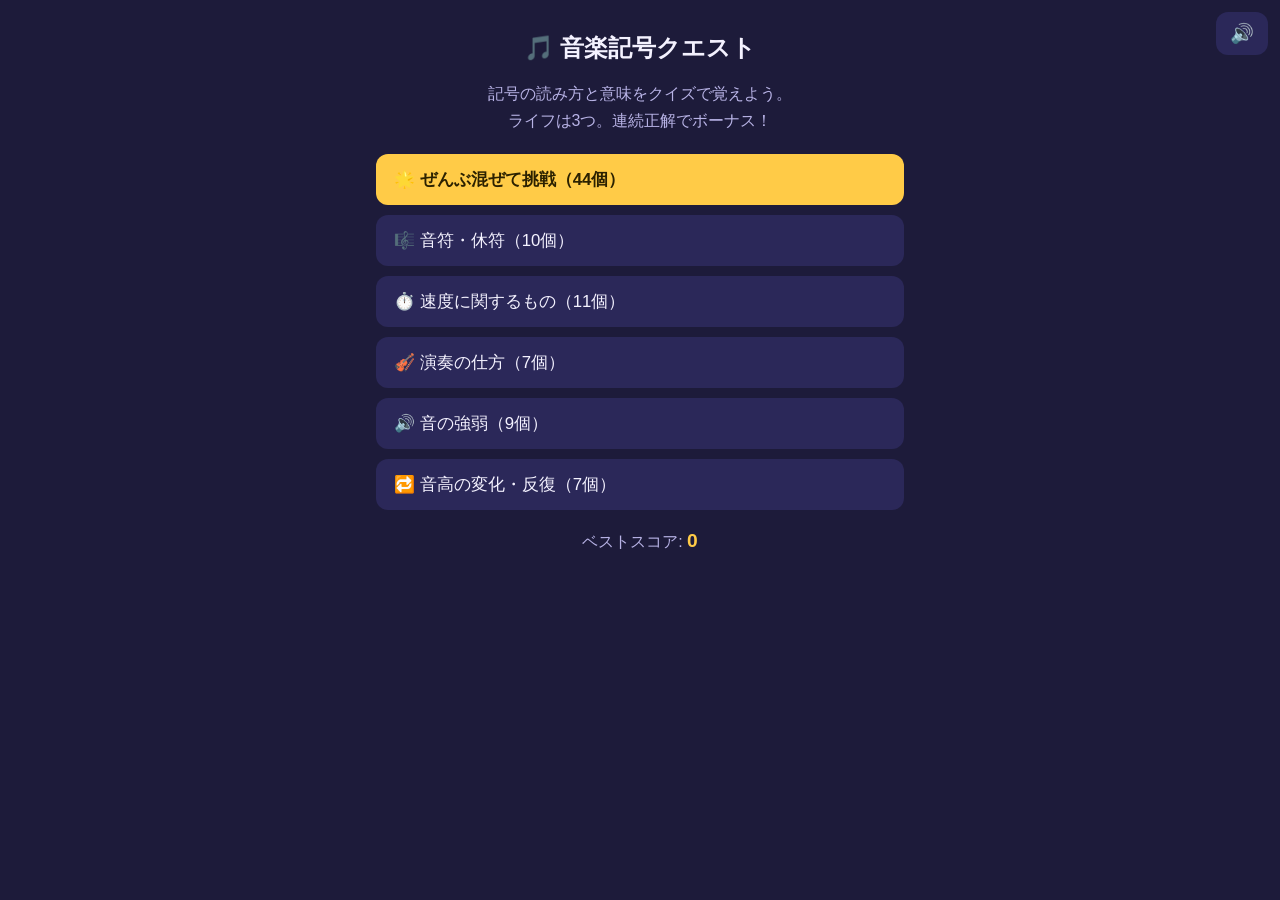
==== index.html @ 769edf61 "ver1 deploy" ====
<!doctype html>
<html lang="ja">
<head>
  <meta charset="utf-8">
  <meta name="viewport" content="width=device-width, initial-scale=1">
  <title>音楽記号クエスト</title>
  <link rel="stylesheet" href="style.css">
</head>
<body>
  <main id="app">
    <section id="screen-start" class="screen">
      <h1>🎵 音楽記号クエスト</h1>
      <p class="lead">記号の読み方と意味をクイズで覚えよう。<br>ライフは3つ。連続正解でボーナス！</p>
      <div id="categories" class="categories"></div>
      <p class="best">ベストスコア: <strong id="best-score">0</strong></p>
    </section>

    <section id="screen-play" class="screen" hidden>
      <div class="status">
        <span id="st-progress"></span>
        <span id="st-lives" aria-label="ライフ"></span>
        <span id="st-score"></span>
        <span id="st-combo"></span>
      </div>
      <div class="question">
        <div id="q-label" class="q-label"></div>
        <div id="q-main" class="q-main"></div>
        <div id="q-sub" class="q-sub"></div>
      </div>
      <div id="choices" class="choices"></div>
      <div id="feedback" class="feedback" hidden>
        <p id="fb-text"></p>
        <p id="fb-detail"></p>
        <button id="btn-next" type="button">次へ ▶</button>
      </div>
    </section>

    <section id="screen-result" class="screen" hidden>
      <h2 id="rs-title"></h2>
      <div id="rs-rank" class="rank"></div>
      <p id="rs-detail"></p>
      <p id="rs-new" class="new-record" hidden>🎉 ベストスコア更新！</p>
      <button id="btn-retry" type="button">もう一度</button>
      <button id="btn-menu" type="button" class="secondary">メニューへ</button>
    </section>
  </main>
  <script src="src/symbols.js"></script>
  <script src="src/glyphs.js"></script>
  <button id="btn-sound" type="button" class="sound-toggle" aria-pressed="false" aria-label="効果音">🔊</button>
  <script src="src/game.js"></script>
  <script src="src/sound.js"></script>
  <script src="src/app.js"></script>
</body>
</html>
---- style.css ----
:root {
  --bg: #1d1b3a;
  --panel: #2b2859;
  --text: #f4f2ff;
  --muted: #b8b3e6;
  --accent: #ffcb47;
  --good: #3ecf8e;
  --bad: #ff6b81;
}
* { box-sizing: border-box; }
body {
  margin: 0;
  min-height: 100vh;
  background: var(--bg);
  color: var(--text);
  font-family: "Segoe UI", "Hiragino Sans", "Yu Gothic UI", sans-serif;
  display: flex;
  justify-content: center;
}
#app { width: 100%; max-width: 560px; padding: 24px 16px 48px; }
[hidden] { display: none !important; }
h1, h2 { text-align: center; margin: 8px 0 12px; }
.lead { text-align: center; color: var(--muted); line-height: 1.7; }
.best { text-align: center; color: var(--muted); }
.best strong { color: var(--accent); font-size: 1.2em; }

button {
  font: inherit;
  color: var(--text);
  background: var(--panel);
  border: 2px solid transparent;
  border-radius: 12px;
  padding: 12px 16px;
  cursor: pointer;
}
button:hover:not(:disabled) { border-color: var(--accent); }
button:focus-visible { outline: 3px solid var(--accent); outline-offset: 2px; }
button:disabled { cursor: default; }

.categories { display: grid; gap: 10px; margin: 20px 0; }
.categories button { text-align: left; font-size: 1.05em; }
.categories button.all { background: var(--accent); color: #2b2100; font-weight: bold; }

.status {
  display: flex; justify-content: space-between; gap: 8px;
  color: var(--muted); font-size: .95em; margin-bottom: 12px;
}
#st-combo { color: var(--accent); min-width: 5em; text-align: right; }

.question {
  background: var(--panel);
  border-radius: 16px;
  padding: 20px 12px;
  text-align: center;
  margin-bottom: 16px;
}
.q-label { color: var(--muted); font-size: .9em; margin-bottom: 8px; }
.q-main {
  font-size: 3rem; min-height: 4rem; line-height: 1.3;
  font-family: "Segoe UI Symbol", "Noto Music", "Bravura", "Times New Roman", serif;
  font-style: normal; overflow-wrap: anywhere;
}
.q-main.text-size { font-size: 1.7rem; }
svg.sym { height: 1.6em; width: auto; vertical-align: middle; overflow: visible; }
.fb-glyph svg.sym { height: 2.4em; }
.choices.glyph button { display: flex; justify-content: center; align-items: center; min-height: 5rem; }
.q-sub { color: var(--muted); }

.choices { display: grid; gap: 10px; grid-template-columns: 1fr; }
.choices.glyph { grid-template-columns: 1fr 1fr; }
.choices button { text-align: left; font-size: 1.05em; }
.choices.glyph button {
  text-align: center; font-size: 2rem;
  font-family: "Segoe UI Symbol", "Noto Music", "Bravura", "Times New Roman", serif;
}
.choices button .key { color: var(--muted); margin-right: 8px; font-size: .85em; }
.choices button.correct { background: var(--good); color: #05261a; }
.choices button.wrong { background: var(--bad); color: #35000b; }

.feedback { margin-top: 16px; text-align: center; }
.feedback p { margin: 6px 0; }
#fb-text { font-size: 1.3em; font-weight: bold; }
#fb-text.ok { color: var(--good); }
#fb-text.ng { color: var(--bad); }
#btn-next, #btn-retry { background: var(--accent); color: #2b2100; font-weight: bold; margin-top: 8px; }
.secondary { margin-left: 8px; }

#screen-result { text-align: center; }
.rank { font-size: 6rem; font-weight: bold; color: var(--accent); line-height: 1.1; }
.new-record { color: var(--accent); font-weight: bold; }

.sound-toggle { position: fixed; top: 12px; right: 12px; padding: 8px 12px; font-size: 1.2em; }

@keyframes pop { 0% { transform: scale(.9); } 100% { transform: scale(1); } }
.question { animation: pop .2s ease-out; }
@media (prefers-reduced-motion: reduce) { .question { animation: none; } }
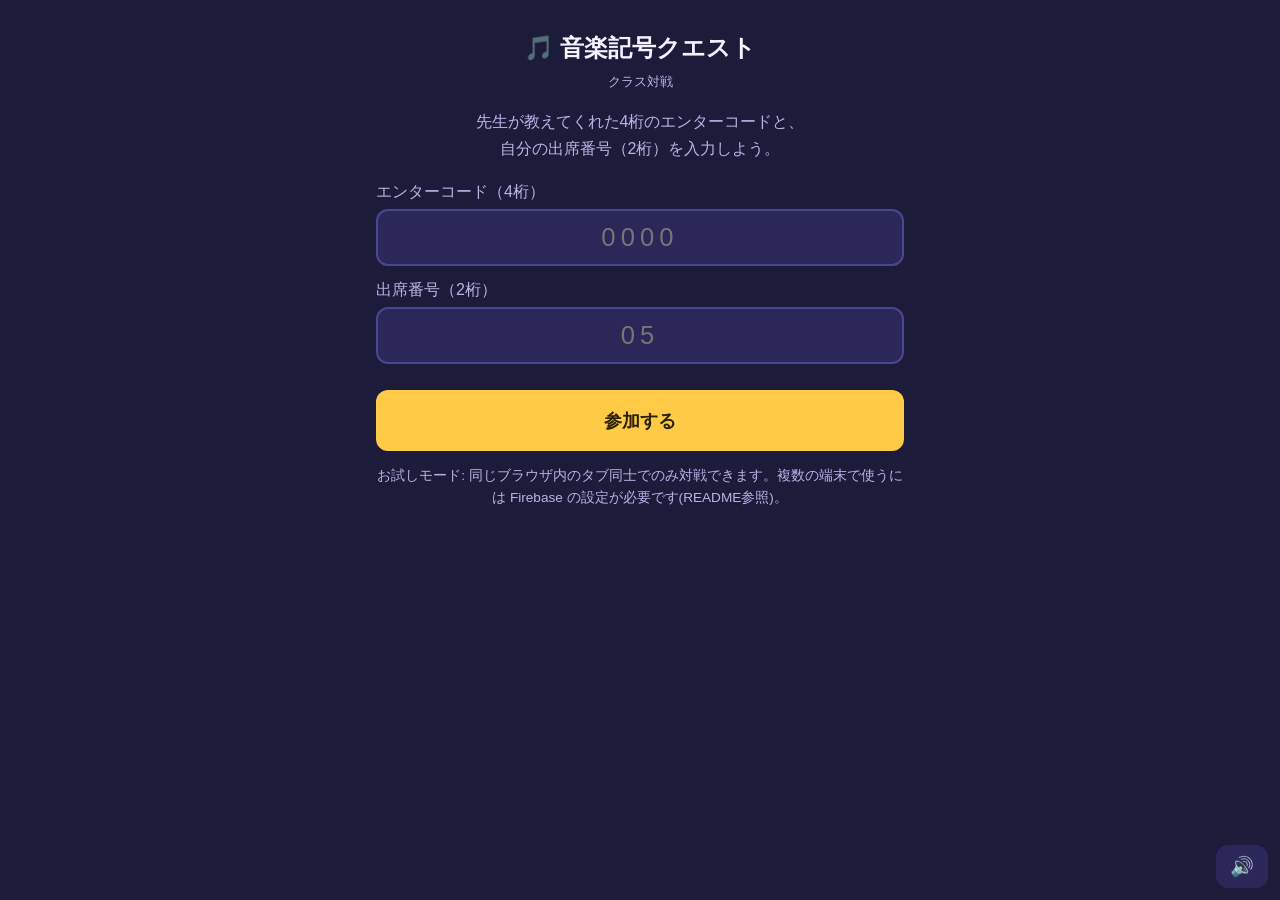
==== commit 0eff0090: "クラス対戦型に作り直し(先生用/生徒用画面・Firebase共有) - 4桁のエンターコードと2桁の出席番号で参加、全員同時に1問10秒で出題 - 正解1000点+残り時間ボーナス。同点は合計回答時間" ====
--- a/index.html
+++ b/index.html
@@ -3,25 +3,45 @@
 <head>
   <meta charset="utf-8">
   <meta name="viewport" content="width=device-width, initial-scale=1">
-  <title>音楽記号クエスト</title>
+  <title>音楽記号クエスト 対戦</title>
   <link rel="stylesheet" href="style.css">
 </head>
 <body>
+  <canvas id="confetti" aria-hidden="true"></canvas>
   <main id="app">
-    <section id="screen-start" class="screen">
-      <h1>🎵 音楽記号クエスト</h1>
-      <p class="lead">記号の読み方と意味をクイズで覚えよう。<br>ライフは3つ。連続正解でボーナス！</p>
-      <div id="categories" class="categories"></div>
-      <p class="best">ベストスコア: <strong id="best-score">0</strong></p>
+    <!-- 参加: エンターコードと出席番号 -->
+    <section id="screen-home" class="screen">
+      <h1>🎵 音楽記号クエスト<br><small>クラス対戦</small></h1>
+      <p class="lead">先生が教えてくれた4桁のエンターコードと、<br>自分の出席番号（2桁）を入力しよう。</p>
+      <form id="entry-form" class="entry-form" autocomplete="off">
+        <label>エンターコード（4桁）
+          <input id="in-code" inputmode="numeric" maxlength="4" placeholder="0000" required>
+        </label>
+        <label>出席番号（2桁）
+          <input id="in-number" inputmode="numeric" maxlength="2" placeholder="05" required>
+        </label>
+        <p id="entry-error" class="error" role="alert" hidden></p>
+        <button type="submit" class="primary">参加する</button>
+      </form>
+      <p class="mode-note" id="mode-note" hidden></p>
     </section>
 
+    <!-- 待機 / カウントダウン / 終了後の待機 -->
+    <section id="screen-wait" class="screen" hidden>
+      <h2 id="wait-title"></h2>
+      <p id="wait-text" class="lead"></p>
+      <div id="wait-count" class="count" hidden></div>
+    </section>
+
+    <!-- 出題 -->
     <section id="screen-play" class="screen" hidden>
       <div class="status">
         <span id="st-progress"></span>
-        <span id="st-lives" aria-label="ライフ"></span>
+        <span id="st-me"></span>
         <span id="st-score"></span>
-        <span id="st-combo"></span>
       </div>
+      <div class="timer" aria-hidden="true"><div id="timer-bar" class="timer-bar"></div></div>
+      <div id="timer-text" class="timer-text" aria-live="off"></div>
       <div class="question">
         <div id="q-label" class="q-label"></div>
         <div id="q-main" class="q-main"></div>
@@ -30,25 +50,45 @@
       <div id="choices" class="choices"></div>
       <div id="feedback" class="feedback" hidden>
         <p id="fb-text"></p>
-        <p id="fb-detail"></p>
-        <button id="btn-next" type="button">次へ ▶</button>
+        <div class="answer-box">
+          <span class="answer-label">正解</span>
+          <div id="fb-answer" class="answer-main"></div>
+          <div id="fb-note" class="answer-note"></div>
+        </div>
       </div>
     </section>
 
+    <!-- 結果発表 -->
     <section id="screen-result" class="screen" hidden>
-      <h2 id="rs-title"></h2>
-      <div id="rs-rank" class="rank"></div>
-      <p id="rs-detail"></p>
-      <p id="rs-new" class="new-record" hidden>🎉 ベストスコア更新！</p>
-      <button id="btn-retry" type="button">もう一度</button>
-      <button id="btn-menu" type="button" class="secondary">メニューへ</button>
+      <h2>🏆 結果発表</h2>
+      <div id="rs-me" class="me-card" hidden></div>
+      <div id="rs-drum" class="drum" hidden>結果発表…</div>
+      <div id="rs-podium" class="podium" hidden></div>
+      <div id="rs-top10" hidden>
+        <h3>上位10人</h3>
+        <ol id="rs-list" class="rank-list"></ol>
+        <p id="rs-me-row" class="rank-me-row" hidden></p>
+      </div>
+      <div id="rs-review" class="review" hidden>
+        <h3 id="rv-title"></h3>
+        <ol id="rv-list" class="review-list"></ol>
+      </div>
+      <button id="btn-home" type="button" class="link" hidden>はじめにもどる</button>
     </section>
   </main>
+
+  <button id="btn-sound" type="button" class="sound-toggle" aria-pressed="false" aria-label="効果音">🔊</button>
+
+  <script src="src/firebase-config.js"></script>
   <script src="src/symbols.js"></script>
   <script src="src/glyphs.js"></script>
-  <button id="btn-sound" type="button" class="sound-toggle" aria-pressed="false" aria-label="効果音">🔊</button>
   <script src="src/game.js"></script>
+  <script src="src/battle.js"></script>
+  <script src="src/store.js"></script>
   <script src="src/sound.js"></script>
-  <script src="src/app.js"></script>
+  <script src="src/confetti.js"></script>
+  <script src="src/common.js"></script>
+  <script src="src/results.js"></script>
+  <script src="src/student.js"></script>
 </body>
 </html>
--- a/style.css
+++ b/style.css
@@ -6,6 +6,9 @@
   --accent: #ffcb47;
   --good: #3ecf8e;
   --bad: #ff6b81;
+  --gold: #ffcb47;
+  --silver: #d6dbe6;
+  --bronze: #e29a5b;
 }
 * { box-sizing: border-box; }
 body {
@@ -19,10 +22,13 @@
 }
 #app { width: 100%; max-width: 560px; padding: 24px 16px 48px; }
 [hidden] { display: none !important; }
-h1, h2 { text-align: center; margin: 8px 0 12px; }
+h1, h2, h3 { text-align: center; margin: 8px 0 12px; }
+h1 small { color: var(--muted); font-size: .55em; font-weight: normal; }
 .lead { text-align: center; color: var(--muted); line-height: 1.7; }
-.best { text-align: center; color: var(--muted); }
-.best strong { color: var(--accent); font-size: 1.2em; }
+.muted { color: var(--muted); }
+.center { text-align: center; }
+.error { color: var(--bad); text-align: center; font-weight: bold; margin: 8px 0; }
+.mode-note { color: var(--muted); font-size: .85em; text-align: center; line-height: 1.6; }
 
 button {
   font: inherit;
@@ -34,18 +40,45 @@
   cursor: pointer;
 }
 button:hover:not(:disabled) { border-color: var(--accent); }
-button:focus-visible { outline: 3px solid var(--accent); outline-offset: 2px; }
-button:disabled { cursor: default; }
-
-.categories { display: grid; gap: 10px; margin: 20px 0; }
-.categories button { text-align: left; font-size: 1.05em; }
-.categories button.all { background: var(--accent); color: #2b2100; font-weight: bold; }
-
+button:focus-visible, input:focus-visible, select:focus-visible { outline: 3px solid var(--accent); outline-offset: 2px; }
+button:disabled { cursor: default; opacity: .6; }
+button.primary {
+  display: block; width: 100%; margin-top: 12px; padding: 16px;
+  background: var(--accent); color: #2b2100; font-weight: bold; font-size: 1.15em;
+}
+button.link { display: block; margin: 16px auto 0; background: none; color: var(--muted); text-decoration: underline; }
+
+.entry-form { display: grid; gap: 14px; margin: 20px 0 8px; }
+.entry-form label, label.block { display: grid; gap: 6px; color: var(--muted); }
+input, select {
+  font: inherit; font-size: 1.6rem; letter-spacing: .2em; text-align: center;
+  color: var(--text); background: var(--panel);
+  border: 2px solid #4a4691; border-radius: 12px; padding: 12px;
+}
+select { font-size: 1.1rem; letter-spacing: 0; text-align: left; }
+
+/* 先生画面 */
+.big-code {
+  text-align: center; font-size: 5.5rem; font-weight: bold; letter-spacing: .15em;
+  color: var(--accent); background: var(--panel); border-radius: 20px; padding: 16px 0 16px .15em;
+  margin: 4px 0 12px;
+}
+.chips { display: flex; flex-wrap: wrap; gap: 8px; justify-content: center; margin: 12px 0; min-height: 2.5rem; }
+.chip { background: var(--panel); border-radius: 999px; padding: 4px 14px; font-weight: bold; }
+
+.count { text-align: center; font-size: 7rem; font-weight: bold; color: var(--accent); line-height: 1.2; }
+
+/* 出題 */
 .status {
   display: flex; justify-content: space-between; gap: 8px;
-  color: var(--muted); font-size: .95em; margin-bottom: 12px;
-}
-#st-combo { color: var(--accent); min-width: 5em; text-align: right; }
+  color: var(--muted); font-size: .95em; margin-bottom: 8px;
+}
+#st-score { color: var(--accent); font-weight: bold; }
+
+.timer { height: 14px; background: var(--panel); border-radius: 999px; overflow: hidden; }
+.timer-bar { height: 100%; width: 100%; background: var(--good); transition: width .1s linear, background-color .3s; }
+.timer-bar.urgent { background: var(--bad); }
+.timer-text { text-align: center; font-size: 1.6rem; font-weight: bold; margin: 6px 0 10px; min-height: 2.2rem; }
 
 .question {
   background: var(--panel);
@@ -74,23 +107,131 @@
   font-family: "Segoe UI Symbol", "Noto Music", "Bravura", "Times New Roman", serif;
 }
 .choices button .key { color: var(--muted); margin-right: 8px; font-size: .85em; }
-.choices button.correct { background: var(--good); color: #05261a; }
-.choices button.wrong { background: var(--bad); color: #35000b; }
+.choices button.correct { background: var(--good); color: #05261a; opacity: 1; }
+.choices button.wrong { background: var(--bad); color: #35000b; opacity: 1; }
 
 .feedback { margin-top: 16px; text-align: center; }
 .feedback p { margin: 6px 0; }
 #fb-text { font-size: 1.3em; font-weight: bold; }
 #fb-text.ok { color: var(--good); }
 #fb-text.ng { color: var(--bad); }
-#btn-next, #btn-retry { background: var(--accent); color: #2b2100; font-weight: bold; margin-top: 8px; }
-.secondary { margin-left: 8px; }
-
-#screen-result { text-align: center; }
-.rank { font-size: 6rem; font-weight: bold; color: var(--accent); line-height: 1.1; }
-.new-record { color: var(--accent); font-weight: bold; }
-
-.sound-toggle { position: fixed; top: 12px; right: 12px; padding: 8px 12px; font-size: 1.2em; }
+
+/* 結果発表 */
+#confetti { position: fixed; inset: 0; width: 100%; height: 100%; pointer-events: none; z-index: 10; }
+.drum { text-align: center; font-size: 2.2rem; font-weight: bold; color: var(--accent); margin: 48px 0; animation: shake .15s infinite alternate; }
+.podium { display: grid; gap: 12px; margin: 16px 0; }
+.podium-card {
+  text-align: center; border-radius: 18px; padding: 16px 12px;
+  color: #1c1500; font-weight: bold; animation: drop .6s cubic-bezier(.2, 1.4, .4, 1);
+}
+.podium-card .medal { font-size: 1.6rem; }
+.podium-card .who { font-size: 1.3rem; margin-top: 4px; }
+.place-1 { background: linear-gradient(135deg, #fff0a8, var(--gold) 55%, #ffb300); font-size: 1.25em; box-shadow: 0 0 36px rgba(255, 203, 71, .75); animation-name: drop, glow; animation-duration: .6s, 1.4s; animation-iteration-count: 1, infinite; }
+.place-2 { background: linear-gradient(135deg, #fff, var(--silver) 60%, #aab2c5); }
+.place-3 { background: linear-gradient(135deg, #ffd9b8, var(--bronze) 60%, #b86f33); }
+
+.me-card {
+  text-align: center; background: var(--panel); border: 3px solid var(--accent);
+  border-radius: 18px; padding: 12px; margin: 16px 0; animation: drop .5s ease-out;
+}
+.me-card.top3 { background: #3b3470; box-shadow: 0 0 24px rgba(255, 203, 71, .5); }
+.me-card p { margin: 2px 0; }
+.me-card .who { color: var(--muted); }
+.me-card .place { font-size: 2.2rem; font-weight: bold; color: var(--accent); }
+.me-card .pts { font-size: 1.2rem; }
+
+.rank-list { list-style: none; margin: 8px 0; padding: 0; display: grid; gap: 6px; }
+.rank-list li {
+  display: grid; grid-template-columns: 3.5em 1fr auto; gap: 8px; align-items: center;
+  background: var(--panel); border-radius: 10px; padding: 8px 12px; animation: drop .4s ease-out;
+}
+.rank-list li.me { outline: 3px solid var(--accent); background: #3b3470; }
+.rank-list .r { font-weight: bold; color: var(--accent); }
+.rank-list .p { font-variant-numeric: tabular-nums; }
+.rank-me-row { text-align: center; color: var(--accent); font-weight: bold; }
+
+.sound-toggle { position: fixed; bottom: 12px; right: 12px; padding: 8px 12px; font-size: 1.2em; z-index: 20; }
 
 @keyframes pop { 0% { transform: scale(.9); } 100% { transform: scale(1); } }
+@keyframes drop { 0% { transform: translateY(-30px) scale(.9); opacity: 0; } 100% { transform: none; opacity: 1; } }
+@keyframes glow { 0%, 100% { box-shadow: 0 0 20px rgba(255, 203, 71, .5); } 50% { box-shadow: 0 0 48px rgba(255, 203, 71, .95); } }
+@keyframes shake { 0% { transform: translateX(-3px); } 100% { transform: translateX(3px); } }
 .question { animation: pop .2s ease-out; }
-@media (prefers-reduced-motion: reduce) { .question { animation: none; } }
+@media (prefers-reduced-motion: reduce) {
+  .question, .podium-card, .me-card, .rank-list li, .drum { animation: none; }
+}
+@media (max-width: 380px) { .big-code { font-size: 4rem; } }
+
+/* リンク(<a>)もボタン風の「link」と同じ見た目にする */
+a.link { display: block; margin: 16px auto 0; text-align: center; color: var(--muted); }
+
+/* 先生用画面 */
+body.teacher #app.wide { max-width: 1100px; }
+.narrow { max-width: 560px; margin: 0 auto; }
+.small { font-size: .85em; }
+.t-head { display: grid; grid-template-columns: minmax(260px, 340px) 1fr; gap: 16px; align-items: stretch; }
+.t-code-box .big-code { font-size: 4.5rem; margin-bottom: 6px; }
+.t-code-box p { margin: 4px 0; text-align: center; }
+.t-stats { display: grid; grid-template-columns: repeat(3, 1fr); gap: 10px; align-content: start; }
+.stat { background: var(--panel); border-radius: 14px; padding: 10px 14px; display: grid; gap: 4px; }
+.stat .k { color: var(--muted); font-size: .85em; }
+.stat .v { font-size: 1.5rem; font-weight: bold; font-variant-numeric: tabular-nums; }
+button.action { max-width: 360px; margin: 16px auto; }
+#result-area { margin: 8px 0 24px; }
+#result-area .podium { max-width: 560px; margin-left: auto; margin-right: auto; }
+#result-area #rs-top10 { max-width: 560px; margin: 0 auto; }
+.table-title { text-align: left; margin-top: 24px; }
+.table-wrap { overflow-x: auto; }
+.progress-table { border-collapse: collapse; width: 100%; font-variant-numeric: tabular-nums; }
+.progress-table th, .progress-table td {
+  padding: 6px 8px; text-align: center; border-bottom: 1px solid #3c3878; white-space: nowrap;
+}
+.progress-table thead td { color: var(--muted); font-size: .9em; background: var(--panel); }
+.progress-table td.num { font-weight: bold; text-align: left; }
+.progress-table td.ok { color: var(--good); font-weight: bold; font-size: 1.15em; }
+.progress-table td.ng { color: var(--bad); font-weight: bold; font-size: 1.15em; }
+.progress-table td.none { color: #6c68a8; }
+.progress-table td.rate { font-weight: bold; }
+.progress-table td.pts { text-align: right; }
+.progress-table td.now { background: rgba(94, 200, 255, .18); }
+.progress-table td.empty { color: var(--muted); padding: 20px; }
+.progress-table tfoot td { border-top: 2px solid #5a55a8; color: var(--accent); font-weight: bold; }
+.legend { text-align: center; }
+@media (max-width: 760px) {
+  .t-head { grid-template-columns: 1fr; }
+  .t-stats { grid-template-columns: repeat(2, 1fr); }
+}
+
+/* 判定後の正答表示 */
+.answer-box {
+  margin: 14px 0 0; padding: 14px 12px; border-radius: 16px; text-align: center;
+  background: #123d2e; border: 3px solid var(--good);
+}
+.answer-label {
+  display: inline-block; background: var(--good); color: #05261a; font-weight: bold;
+  border-radius: 999px; padding: 2px 14px; font-size: .9em;
+}
+.answer-main {
+  margin-top: 8px; font-size: 2.2rem; font-weight: bold; line-height: 1.3; overflow-wrap: anywhere;
+}
+.answer-box.glyph .answer-main {
+  font-family: "Segoe UI Symbol", "Noto Music", "Bravura", "Times New Roman", serif;
+}
+.answer-main svg.sym { height: 2.6em; }
+.answer-note { margin-top: 6px; color: var(--muted); }
+
+/* 結果発表後の振り返り */
+.review { margin-top: 24px; }
+.review-list { list-style: none; margin: 8px 0; padding: 0; display: grid; gap: 12px; }
+.review-list li { background: var(--panel); border-radius: 14px; padding: 12px 14px; }
+.rv-head { color: var(--muted); font-size: .9em; }
+.rv-main {
+  font-size: 1.8rem; margin: 6px 0 10px; overflow-wrap: anywhere;
+  font-family: "Segoe UI Symbol", "Noto Music", "Bravura", "Times New Roman", serif;
+}
+.rv-main svg.sym, .rv-value svg.sym { height: 2em; }
+.rv-row { display: flex; align-items: center; gap: 10px; padding: 6px 0; }
+.rv-label { flex: 0 0 6.5em; font-size: .85em; }
+.rv-row.ng .rv-label, .rv-row.ng .rv-value { color: var(--bad); }
+.rv-row.ok .rv-label { color: var(--good); }
+.rv-answer { font-size: 1.4rem; font-weight: bold; color: var(--good); }
